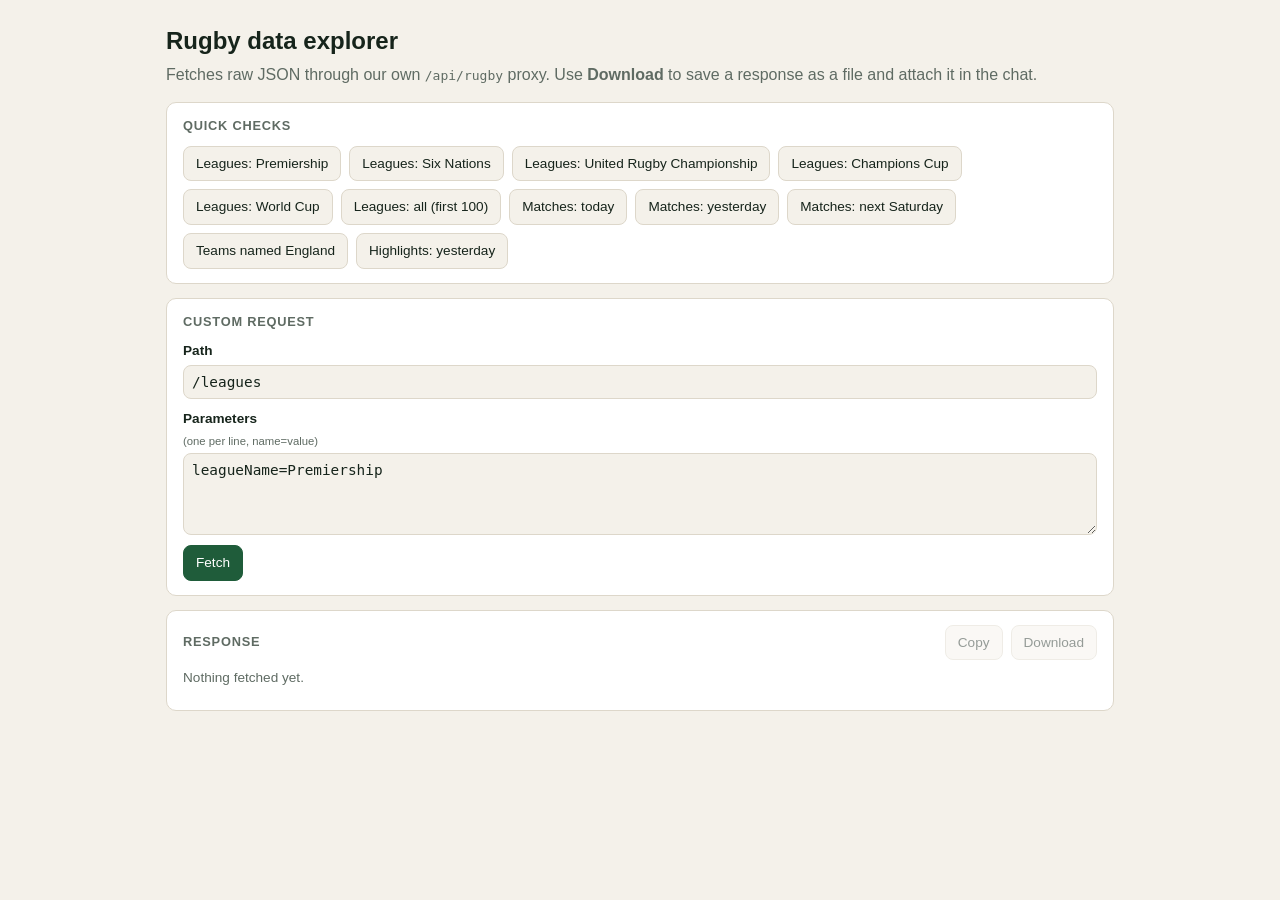
==== explorer.html @ 02c5d66a "Rugby app: proxy and data explorer" ====
<!doctype html>
<html lang="en">
<head>
  <meta charset="utf-8">
  <meta name="viewport" content="width=device-width, initial-scale=1">
  <title>Rugby Data Explorer</title>
  <link rel="stylesheet" href="style.css">
</head>
<body class="explorer">
  <header class="ex-header">
    <h1>Rugby data explorer</h1>
    <p>Fetches raw JSON through our own <code>/api/rugby</code> proxy. Use <b>Download</b> to save a response as a file and attach it in the chat.</p>
  </header>

  <section class="ex-card">
    <h2>Quick checks</h2>
    <div class="ex-quick" id="quick"></div>
  </section>

  <section class="ex-card">
    <h2>Custom request</h2>
    <form id="form" class="ex-form">
      <label>Path
        <input id="path" value="/leagues" autocomplete="off" spellcheck="false">
      </label>
      <label>Parameters <small>(one per line, name=value)</small>
        <textarea id="params" rows="4" spellcheck="false">leagueName=Premiership</textarea>
      </label>
      <button type="submit">Fetch</button>
    </form>
  </section>

  <section class="ex-card">
    <div class="ex-result-head">
      <h2>Response</h2>
      <div class="ex-actions">
        <button type="button" id="copy" disabled>Copy</button>
        <button type="button" id="download" disabled>Download</button>
      </div>
    </div>
    <p id="meta" class="ex-meta">Nothing fetched yet.</p>
    <p id="link" class="ex-meta"></p>
    <pre id="out" class="ex-out"></pre>
  </section>

  <script>
    const londonDate = (offsetDays = 0) => {
      const d = new Date(Date.now() + offsetDays * 86400000);
      return new Intl.DateTimeFormat('en-CA', { timeZone: 'Europe/London' }).format(d);
    };

    const QUICK = [
      ['Leagues: Premiership', '/leagues', { leagueName: 'Premiership' }],
      ['Leagues: Six Nations', '/leagues', { leagueName: 'Six Nations' }],
      ['Leagues: United Rugby Championship', '/leagues', { leagueName: 'United Rugby Championship' }],
      ['Leagues: Champions Cup', '/leagues', { leagueName: 'Champions Cup' }],
      ['Leagues: World Cup', '/leagues', { leagueName: 'World Cup' }],
      ['Leagues: all (first 100)', '/leagues', {}],
      ['Matches: today', '/matches', { date: londonDate(0), timezone: 'Europe/London' }],
      ['Matches: yesterday', '/matches', { date: londonDate(-1), timezone: 'Europe/London' }],
      ['Matches: next Saturday', '/matches', { date: nextSaturday(), timezone: 'Europe/London' }],
      ['Teams named England', '/teams', { name: 'England' }],
      ['Highlights: yesterday', '/highlights', { date: londonDate(-1), timezone: 'Europe/London' }],
    ];

    function nextSaturday() {
      for (let i = 1; i <= 7; i++) {
        const s = londonDate(i);
        if (new Date(s + 'T12:00:00Z').getUTCDay() === 6) return s;
      }
      return londonDate(0);
    }

    const $ = id => document.getElementById(id);
    let lastText = '';
    let lastName = 'rugby.json';

    function buildUrl(path, params) {
      const q = new URLSearchParams({ path, ...params });
      return '/api/rugby?' + q.toString();
    }

    async function run(path, params) {
      const url = buildUrl(path, params);
      $('meta').textContent = 'Loading…';
      $('link').innerHTML = '';
      $('out').textContent = '';
      $('copy').disabled = $('download').disabled = true;
      const started = performance.now();
      try {
        const res = await fetch(url);
        const text = await res.text();
        let pretty = text;
        try { pretty = JSON.stringify(JSON.parse(text), null, 2); } catch {}
        lastText = pretty;
        lastName = 'rugby' + path.replace(/\//g, '-') + '-' +
          Object.values(params).join('-').replace(/[^A-Za-z0-9-]+/g, '_').slice(0, 60) + '.json';
        const ms = Math.round(performance.now() - started);
        const cache = res.headers.get('X-Rugby-Cache-Seconds');
        $('meta').textContent = `HTTP ${res.status} · ${(text.length / 1024).toFixed(1)} KB · ${ms} ms` +
          (cache ? ` · shared cache ${cache}s` : '');
        $('meta').className = 'ex-meta ' + (res.ok ? 'ok' : 'bad');
        const a = document.createElement('a');
        a.href = url; a.target = '_blank'; a.rel = 'noopener';
        a.textContent = location.origin + url;
        $('link').append('URL: ', a);
        $('out').textContent = pretty.length > 400000
          ? pretty.slice(0, 400000) + '\n\n… (truncated on screen — Download has the full response)'
          : pretty;
        $('copy').disabled = $('download').disabled = false;
      } catch (err) {
        $('meta').textContent = 'Request failed: ' + err.message;
        $('meta').className = 'ex-meta bad';
      }
    }

    for (const [label, path, params] of QUICK) {
      const b = document.createElement('button');
      b.type = 'button';
      b.textContent = label;
      b.addEventListener('click', () => {
        $('path').value = path;
        $('params').value = Object.entries(params).map(([k, v]) => `${k}=${v}`).join('\n');
        run(path, params);
      });
      $('quick').append(b);
    }

    $('form').addEventListener('submit', e => {
      e.preventDefault();
      const params = {};
      for (const line of $('params').value.split('\n')) {
        const i = line.indexOf('=');
        if (i > 0) params[line.slice(0, i).trim()] = line.slice(i + 1).trim();
      }
      run($('path').value.trim(), params);
    });

    $('copy').addEventListener('click', async () => {
      try { await navigator.clipboard.writeText(lastText); $('copy').textContent = 'Copied'; }
      catch { $('copy').textContent = 'Copy failed'; }
      setTimeout(() => { $('copy').textContent = 'Copy'; }, 1500);
    });

    $('download').addEventListener('click', () => {
      const blob = new Blob([lastText], { type: 'application/json' });
      const a = document.createElement('a');
      a.href = URL.createObjectURL(blob);
      a.download = lastName;
      document.body.append(a);
      a.click();
      setTimeout(() => { URL.revokeObjectURL(a.href); a.remove(); }, 1000);
    });
  </script>
</body>
</html>
---- style.css ----
/* Rugby app — styles. The full rugby look comes later; this covers the
   placeholder home page and the data explorer. */

:root {
  --ink: #16241b;
  --muted: #5f6b63;
  --paper: #f4f1ea;
  --card: #ffffff;
  --line: #ddd7ca;
  --accent: #1f5c3a;
  --bad: #b3261e;
  --radius: 10px;
  --font: -apple-system, BlinkMacSystemFont, "Segoe UI", Roboto, sans-serif;
  --mono: ui-monospace, SFMono-Regular, Menlo, monospace;
}

@media (prefers-color-scheme: dark) {
  :root {
    --ink: #e8ece9;
    --muted: #9aa69f;
    --paper: #111712;
    --card: #1a221c;
    --line: #2c372f;
    --accent: #6fbf8e;
    --bad: #f2867e;
  }
}

*, *::before, *::after { box-sizing: border-box; }
body { margin: 0; font-family: var(--font); background: var(--paper); color: var(--ink); line-height: 1.45; }

/* Keep in EVERY version of this file: without it, overlays with the
   hidden attribute still show (lesson from the cricket app). */
.overlay[hidden] { display: none; }

/* ── Placeholder home ─────────────────────────── */
.placeholder { max-width: 560px; margin: 0 auto; padding: 64px 16px; text-align: center; }
.placeholder h1 { font-size: 2rem; margin: 0 0 8px; }
.placeholder p { color: var(--muted); }
.placeholder a { color: var(--accent); font-weight: 600; }

/* ── Data explorer ────────────────────────────── */
.explorer { padding: 16px; max-width: 980px; margin: 0 auto; }
.ex-header h1 { margin: 8px 0 4px; font-size: 1.5rem; }
.ex-header p { margin: 0 0 16px; color: var(--muted); }
.ex-card { background: var(--card); border: 1px solid var(--line); border-radius: var(--radius); padding: 14px 16px; margin-bottom: 14px; }
.ex-card h2 { font-size: 0.8rem; text-transform: uppercase; letter-spacing: 0.06em; color: var(--muted); margin: 0 0 10px; }
.ex-quick { display: flex; flex-wrap: wrap; gap: 8px; }
.explorer button {
  font: inherit; font-size: 0.85rem; padding: 7px 12px; border-radius: 8px; cursor: pointer;
  border: 1px solid var(--line); background: var(--paper); color: var(--ink);
}
.explorer button[type=submit] { background: var(--accent); color: #fff; border-color: var(--accent); }
.explorer button:disabled { opacity: 0.45; cursor: default; }
.ex-form { display: grid; gap: 10px; }
.ex-form label { display: grid; gap: 4px; font-size: 0.85rem; font-weight: 600; }
.ex-form small { font-weight: 400; color: var(--muted); }
.ex-form input, .ex-form textarea {
  font: 0.9rem var(--mono); padding: 8px; border-radius: 8px;
  border: 1px solid var(--line); background: var(--paper); color: var(--ink); width: 100%;
}
.ex-form button { justify-self: start; }
.ex-result-head { display: flex; justify-content: space-between; align-items: center; gap: 8px; }
.ex-result-head h2 { margin: 0; }
.ex-actions { display: flex; gap: 8px; }
.ex-meta { font-size: 0.85rem; color: var(--muted); margin: 8px 0 0; word-break: break-all; }
.ex-meta.ok { color: var(--accent); }
.ex-meta.bad { color: var(--bad); }
.ex-meta a { color: inherit; }
.ex-out {
  font: 0.78rem/1.4 var(--mono); background: var(--paper); border: 1px solid var(--line);
  border-radius: 8px; padding: 10px; margin: 10px 0 0; max-height: 70vh; overflow: auto; white-space: pre;
}
.ex-out:empty { display: none; }
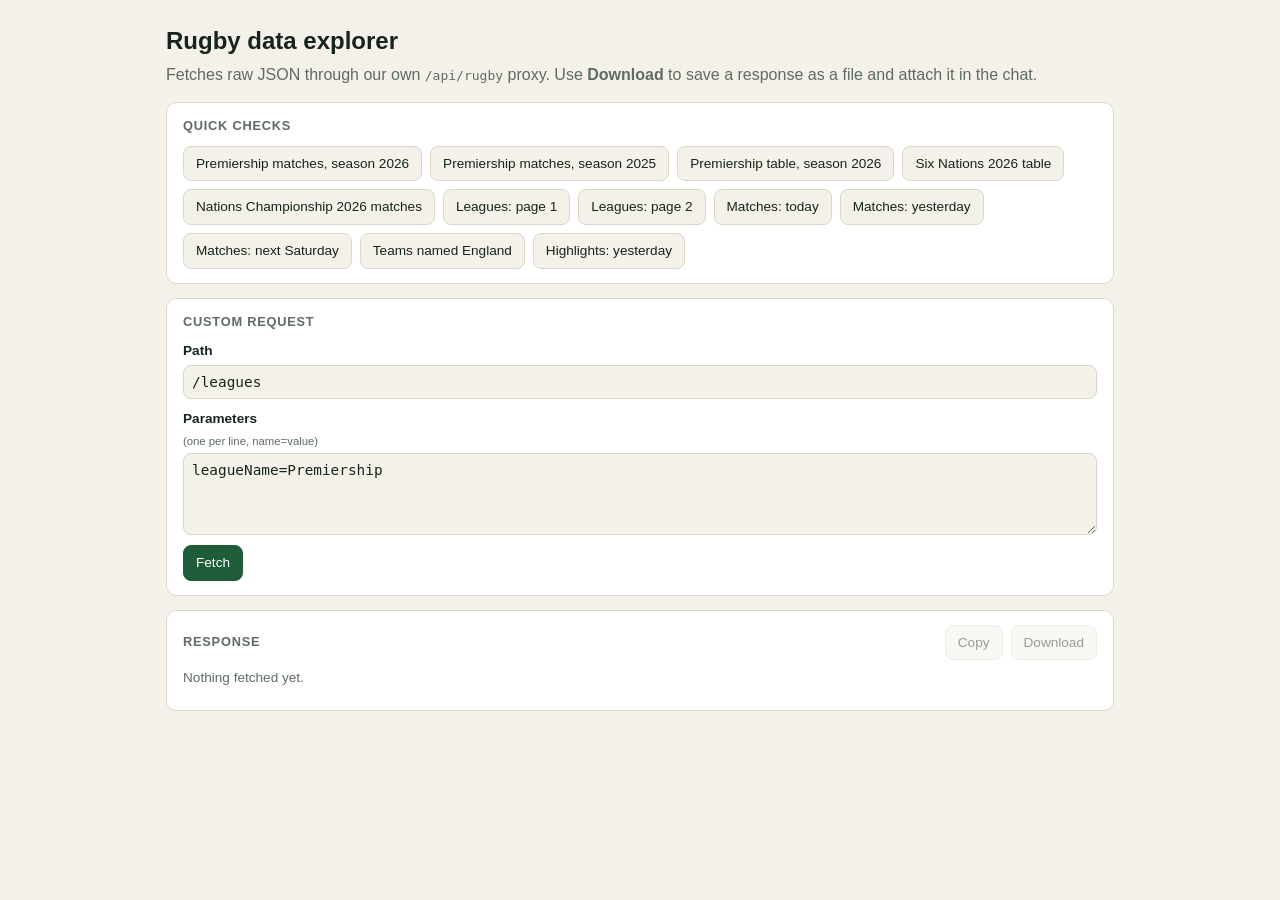
==== commit 76ce7ef2: "Explorer: real league IDs and match buttons" ====
--- a/explorer.html
+++ b/explorer.html
@@ -40,6 +40,7 @@
     </div>
     <p id="meta" class="ex-meta">Nothing fetched yet.</p>
     <p id="link" class="ex-meta"></p>
+    <div id="matches" class="ex-matches"></div>
     <pre id="out" class="ex-out"></pre>
   </section>
 
@@ -49,13 +50,16 @@
       return new Intl.DateTimeFormat('en-CA', { timeZone: 'Europe/London' }).format(d);
     };
 
+    // League IDs confirmed from /leagues on 18 Oct 2026. Always use IDs, never names
+    // ("Premiership Rugby" exists three times; the real one is 11847).
     const QUICK = [
-      ['Leagues: Premiership', '/leagues', { leagueName: 'Premiership' }],
-      ['Leagues: Six Nations', '/leagues', { leagueName: 'Six Nations' }],
-      ['Leagues: United Rugby Championship', '/leagues', { leagueName: 'United Rugby Championship' }],
-      ['Leagues: Champions Cup', '/leagues', { leagueName: 'Champions Cup' }],
-      ['Leagues: World Cup', '/leagues', { leagueName: 'World Cup' }],
-      ['Leagues: all (first 100)', '/leagues', {}],
+      ['Premiership matches, season 2026', '/matches', { leagueId: 11847, season: 2026 }],
+      ['Premiership matches, season 2025', '/matches', { leagueId: 11847, season: 2025 }],
+      ['Premiership table, season 2026', '/standings', { leagueId: 11847, season: 2026 }],
+      ['Six Nations 2026 table', '/standings', { leagueId: 44185, season: 2026 }],
+      ['Nations Championship 2026 matches', '/matches', { leagueId: 124179, season: 2026 }],
+      ['Leagues: page 1', '/leagues', {}],
+      ['Leagues: page 2', '/leagues', { offset: 100 }],
       ['Matches: today', '/matches', { date: londonDate(0), timezone: 'Europe/London' }],
       ['Matches: yesterday', '/matches', { date: londonDate(-1), timezone: 'Europe/London' }],
       ['Matches: next Saturday', '/matches', { date: nextSaturday(), timezone: 'Europe/London' }],
@@ -85,13 +89,16 @@
       $('meta').textContent = 'Loading…';
       $('link').innerHTML = '';
       $('out').textContent = '';
+      $('matches').innerHTML = '';
       $('copy').disabled = $('download').disabled = true;
       const started = performance.now();
       try {
         const res = await fetch(url);
         const text = await res.text();
         let pretty = text;
-        try { pretty = JSON.stringify(JSON.parse(text), null, 2); } catch {}
+        let json = null;
+        try { json = JSON.parse(text); pretty = JSON.stringify(json, null, 2); } catch {}
+        showMatchButtons(json, path);
         lastText = pretty;
         lastName = 'rugby' + path.replace(/\//g, '-') + '-' +
           Object.values(params).join('-').replace(/[^A-Za-z0-9-]+/g, '_').slice(0, 60) + '.json';
@@ -111,6 +118,34 @@
       } catch (err) {
         $('meta').textContent = 'Request failed: ' + err.message;
         $('meta').className = 'ex-meta bad';
+      }
+    }
+
+    // When a response is a list of matches, offer one-tap buttons to open each match's detail.
+    function showMatchButtons(json, path) {
+      if (path.replace(/\/+$/, '') !== '/matches') return;
+      const list = Array.isArray(json) ? json : Array.isArray(json && json.data) ? json.data : [];
+      const matches = list.filter(m => m && m.id && m.homeTeam && m.awayTeam);
+      if (!matches.length) return;
+      const box = $('matches');
+      const note = document.createElement('p');
+      note.className = 'ex-meta';
+      note.textContent = `${matches.length} matches. Tap one to fetch its full detail:`;
+      box.append(note);
+      for (const m of matches) {
+        const b = document.createElement('button');
+        b.type = 'button';
+        const when = m.date ? new Date(m.date).toLocaleDateString('en-GB', { day: 'numeric', month: 'short', year: 'numeric', timeZone: 'Europe/London' }) : '';
+        const state = (m.state && m.state.description) || '';
+        const score = (m.state && m.state.score) ? ` ${m.state.score}` : '';
+        b.textContent = `${when} · ${m.homeTeam.name} v ${m.awayTeam.name} · ${state}${score}`;
+        b.addEventListener('click', () => {
+          $('path').value = '/matches/' + m.id;
+          $('params').value = '';
+          run('/matches/' + m.id, {});
+          window.scrollTo({ top: 0, behavior: 'smooth' });
+        });
+        box.append(b);
       }
     }
 
--- a/style.css
+++ b/style.css
@@ -72,3 +72,7 @@
   border-radius: 8px; padding: 10px; margin: 10px 0 0; max-height: 70vh; overflow: auto; white-space: pre;
 }
 .ex-out:empty { display: none; }
+.ex-matches { display: flex; flex-wrap: wrap; gap: 6px; margin-top: 8px; max-height: 40vh; overflow: auto; }
+.ex-matches:empty { display: none; }
+.ex-matches .ex-meta { flex-basis: 100%; margin: 0 0 2px; }
+.ex-matches button { text-align: left; font-size: 0.78rem; }
